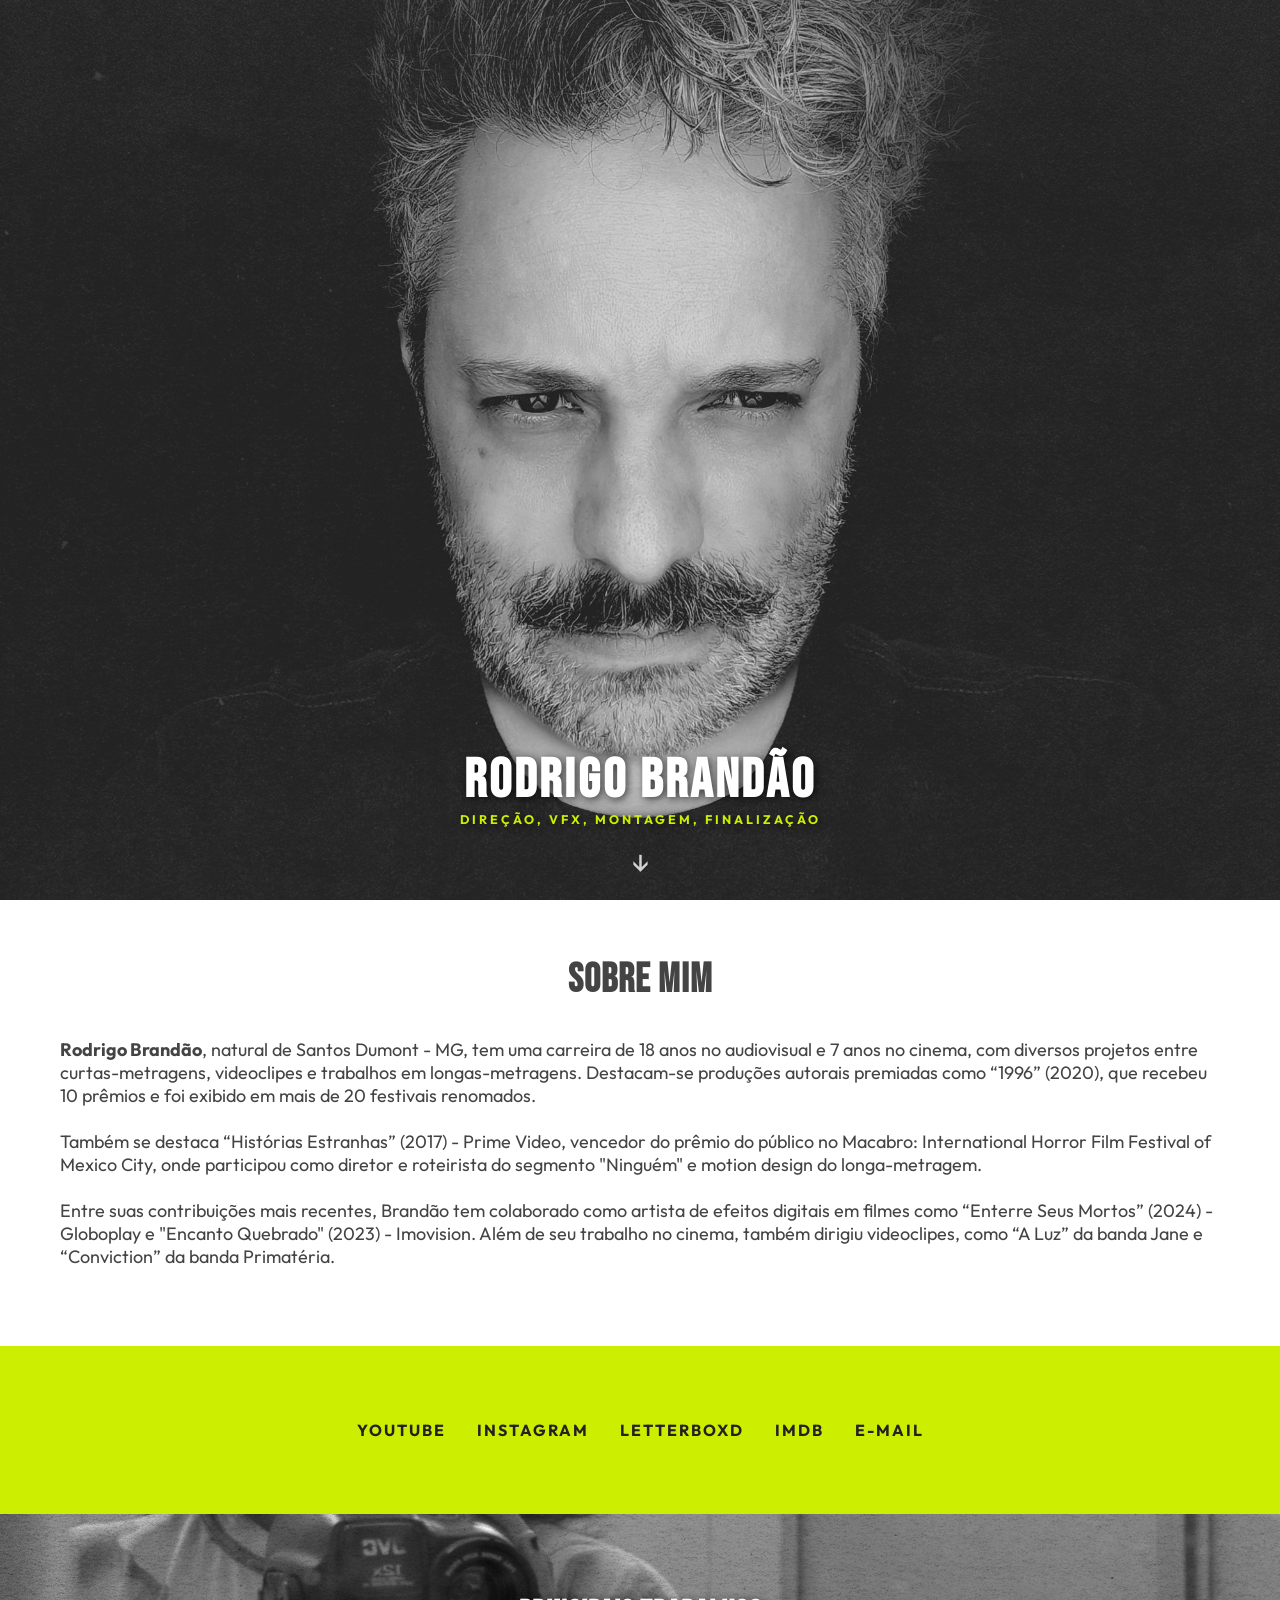
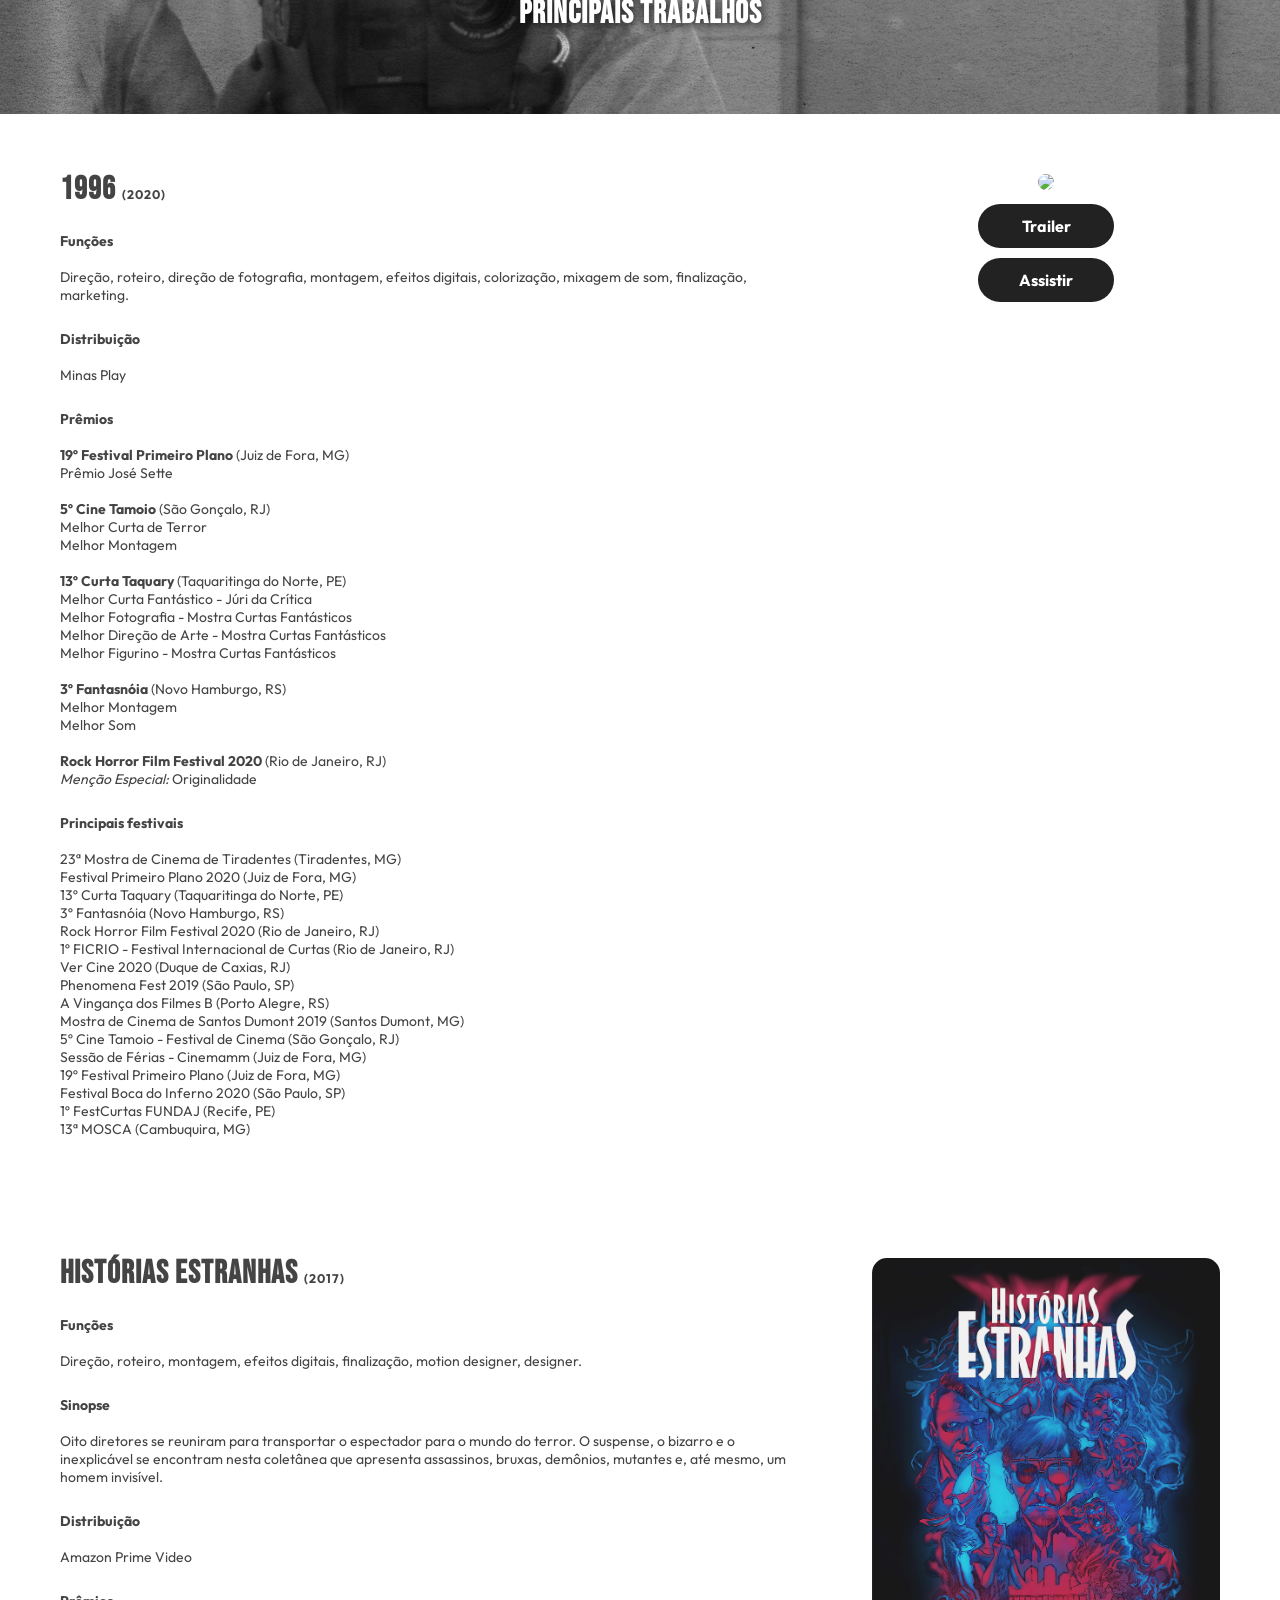
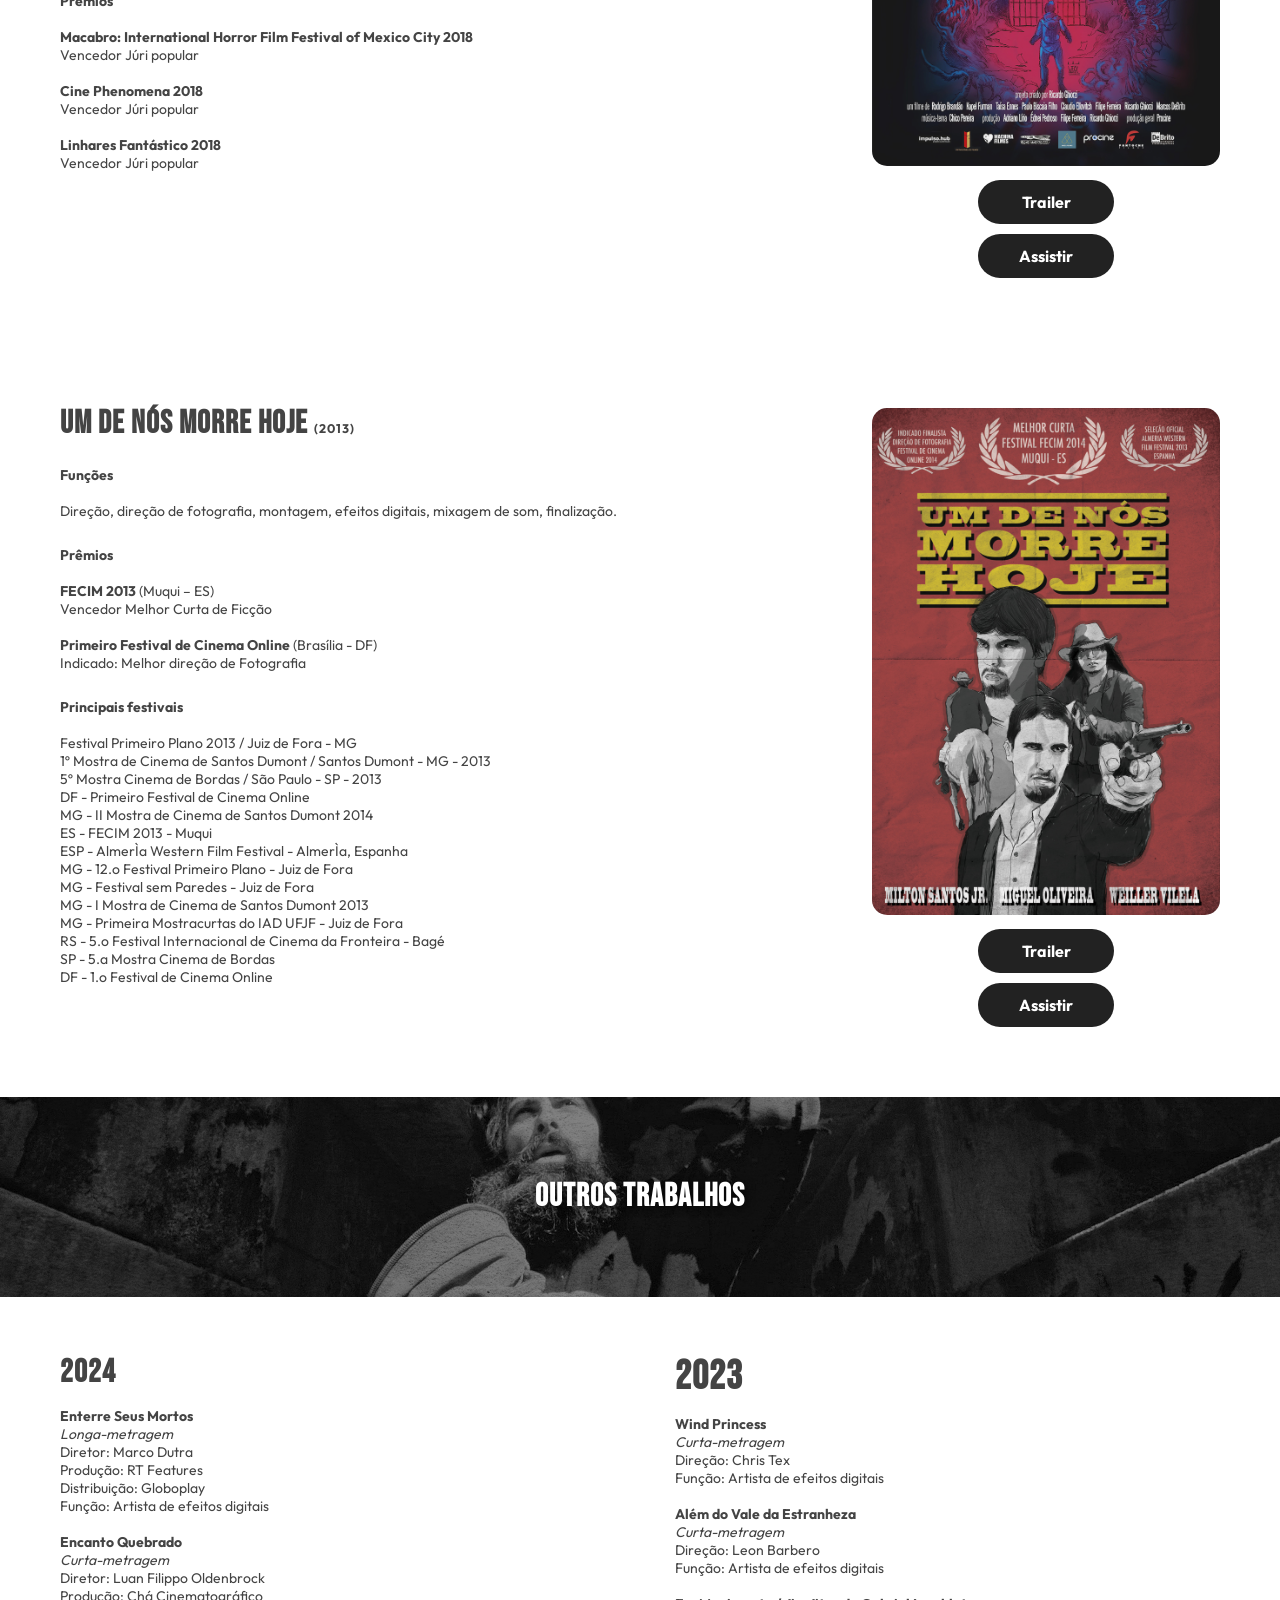
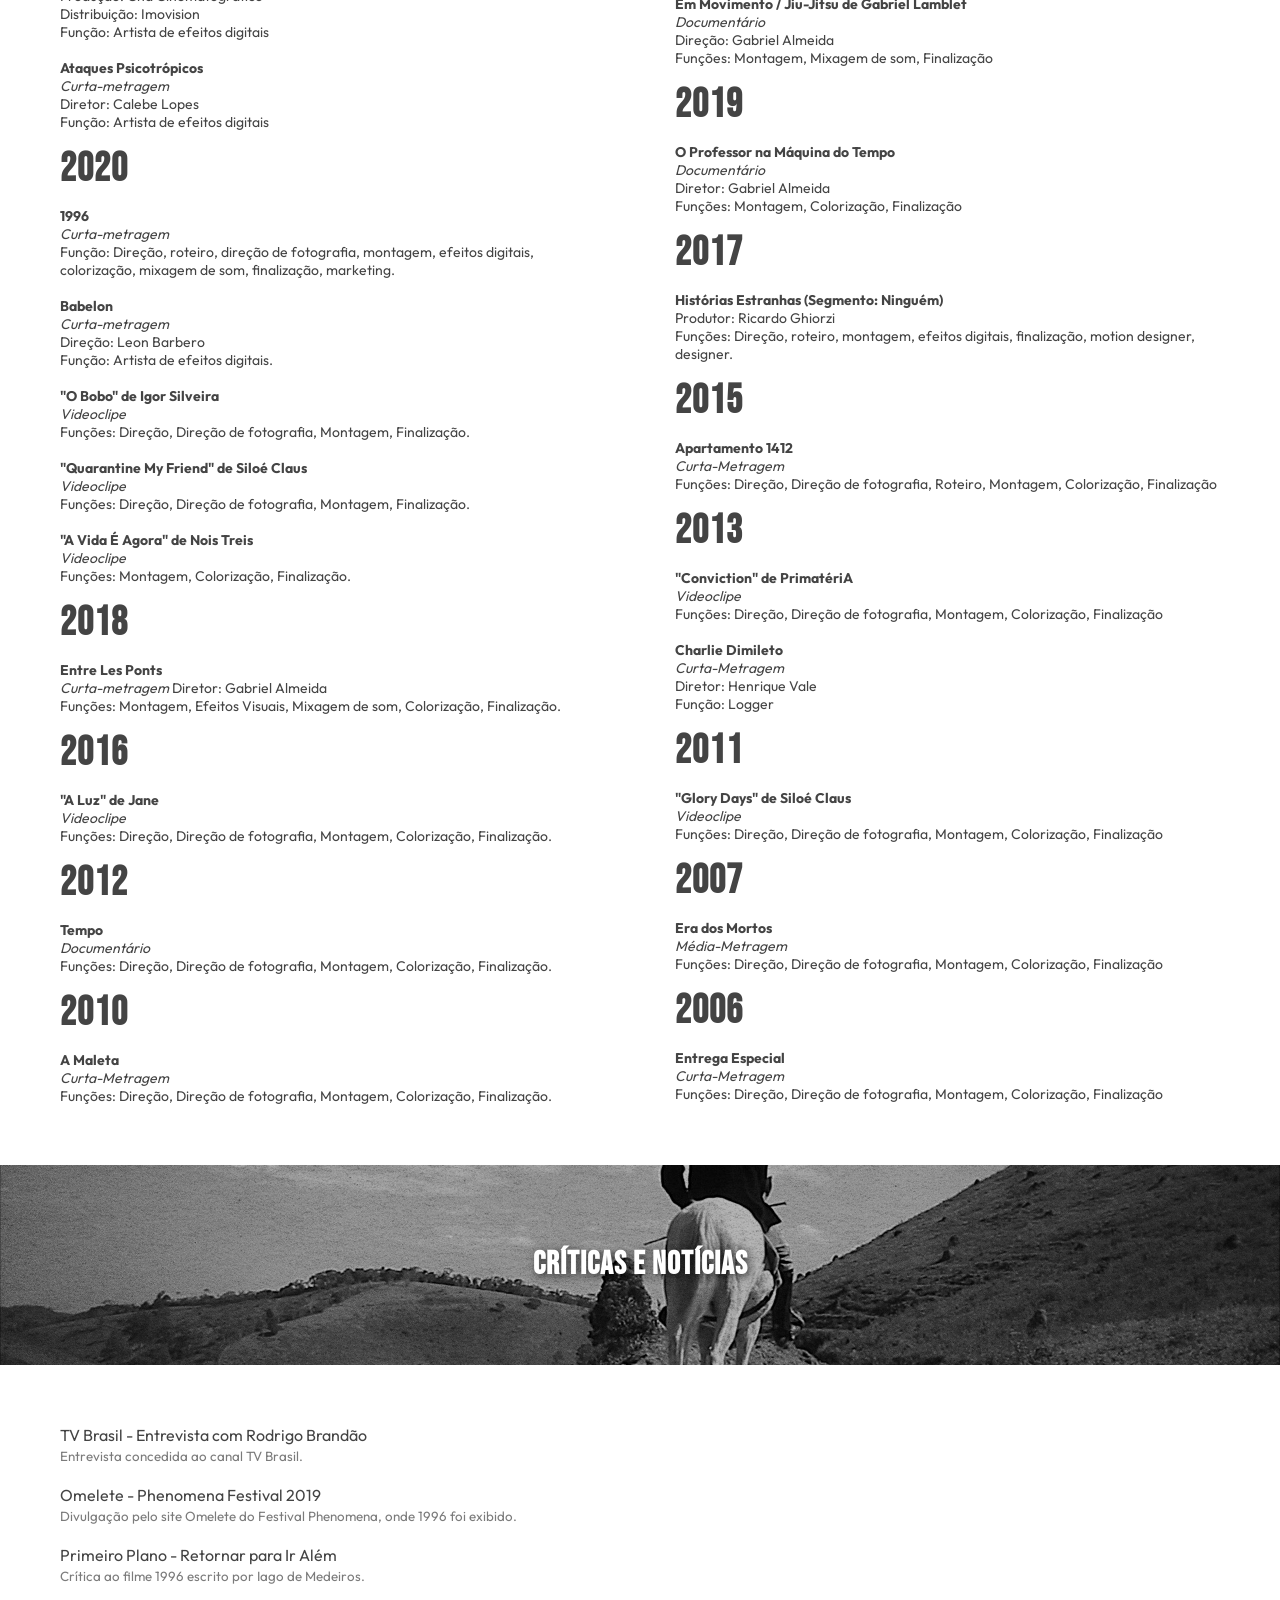
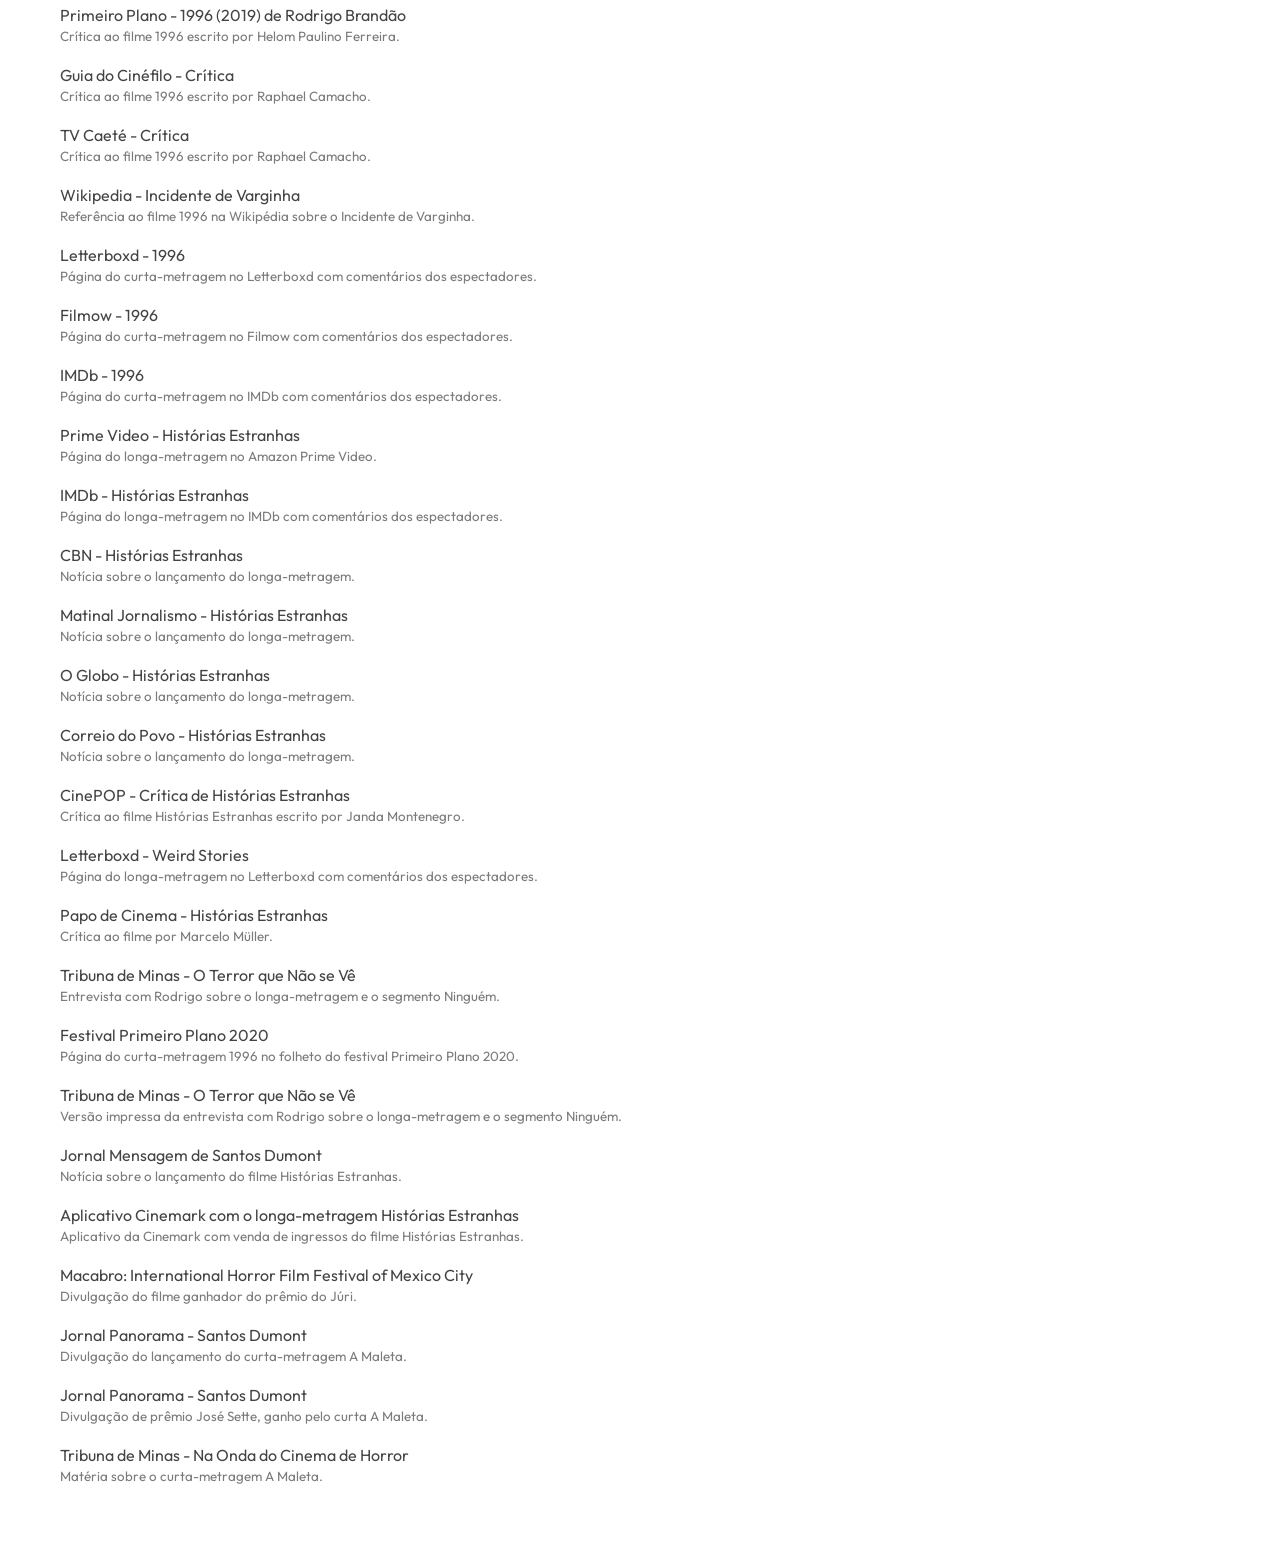
==== index.html @ 095ad350 "Initial code" ====
<!DOCTYPE html>
<html lang="pt-BR">
<head>
    <meta charset="UTF-8">
    <meta name="viewport" content="width=device-width, initial-scale=1.0">
    <title>rodrigo brandão / portifólio</title>
    <link href="https://fonts.googleapis.com/css2?family=Outfit&family=Bebas+Neue&display=swap" rel="stylesheet">
    <style>
        body {
            display: flex;
            flex-direction: column;
            align-items: center;
            font-family: 'Outfit', sans-serif;
            max-width: 100dvw;
            font-size: 16px;
            margin: 0;
            color: #444;
            padding: 0;
            background-color: #111;
        }
        .section {
            width: 100%;
            /* max-width: 960px; */
            background-color: #fff;
            text-align: center;
            padding: 0;
            margin:0;
            position: relative;
        }

        .pagebreak {
            page-break-after: always; /* or avoid, auto */
            display: block;
        }

        .parallax {
           
            background-position: center;
            background-repeat: no-repeat;
            background-size: cover;
            height: 200px;
            display: flex;
            align-items: center;
            justify-content: center;
            position: relative;
        }
        .parallax h2 {
            position: absolute;
            color: #fff;
            font-size: 2em;
            font-weight: 600;
            text-shadow: 2px 2px 8px rgba(0, 0, 0, 0.7);
        }
        .profile {
            height: 100vh;
            position: relative;
            display: flex;
            align-items: center;
            justify-content: center;
            background-position: center;
            background-size: cover;
            color: #fff;
            font-size: 1.5em;
            background-image: url('topo1.jpg');
        }
        .scroll-down {
            position: absolute;
            bottom: 20px;
            left: 50%;
            transform: translateX(-50%);
            color: #fff;
            font-size: 1.2em;
            opacity: 0.8;
            animation: bounce 2s infinite;
        }
        h2 {
            margin: 0 0 10px 0;
            line-height: 1;
        }
        h1 {
            position: absolute;
            bottom: 75px;
            left: 50%;
            transform: translateX(-50%);
            font-size: 55px;
            width: 100%;
            color: #fff;
            text-shadow: 2px 2px 8px rgba(0, 0, 0, 0.7);
            letter-spacing: 3px;
            line-height: 1;
        }
        h1,h2, h3 {
            font-family: 'Bebas Neue';
            margin:0;
            line-height: 1;
        }
        h1 strong {
            font-size: 12.5px;
            line-height: 1;
            display: block;
            margin:5px 0 0 0;
            color:#ccee00;
            font-family: 'Outfit', sans-serif;
        }
        h2 {
            letter-spacing: 1px;
            font-size: 40px;
            margin:0;
            line-height: 1;
        }
        h2 strong {
            font-size: 12.5px;
            line-height: 1;
            margin:5px 0 0 0;
            font-family: 'Outfit', sans-serif;
        }
        h3 {
            letter-spacing: 1px;
            font-size: 32px;
        }
        h3 strong {
            font-size: 12.5px;
            line-height: 1;
            margin:5px 0 0 0;
            font-family: 'Outfit', sans-serif;
        }
        h4 {
            letter-spacing: 0;
            margin:10px 0 20px 0;
            line-height: 1;
            font-size: 14px;
        }
        @keyframes bounce {
            0%, 100% { transform: translate(-50%, 0); }
            50% { transform: translate(-50%, -10px); }
        }
        .content {
            margin: auto;
            padding: 60px;
            text-align: left;
        }
        .center {
            text-align: center;
        }
        .col2 {
            display: flex;
            flex-direction: column;
            text-align: left;
            gap: 20px;
        }
        .sobre-col {
            flex: 1;
            padding: 0 50px 0 0;
            text-align: left;
        }
        .sobre-col2 {
            flex: 1;
            padding: 0 0 0 0;
            text-align: left;
        }
        .sobre-col2.max {
            max-width: 30%;
        }
        .producoes {
            display: grid;
            grid-template-columns: repeat(4, 1fr);
            gap: 15px;
        }
        .producoes img {
            width: 100%;
        }
        .contato-info {
            list-style: none;
            padding: 0;
        }
        .contato-info li {
            margin: 10px 0;
            display: flex;
            align-items: center;
            gap: 10px;
        }
        .contato-info li i {
            color: #fff;
            font-size: 1.2em;
        }
      
       
            .col2 {
                flex-direction: row;
            }
        
        small {
            opacity: 0.7;
        }
        .crono {
            font-size:14px;
        }
        .imprensa img {
            width: 100px;
        }

        .links {
            background:#ccee00;
        }
        .links a {
            color: #222;
            text-decoration: none;
            margin: 14px;
            display: inline-block;
            text-transform: uppercase;
            font-weight: bold;
            letter-spacing: 2px;
        }

        .links a:hover {
            text-decoration: underline;
        }

        .button {
            color:#fff;
            text-decoration: none;
            font-weight: bold;
            padding: 12px 18px;
            display: block;
            width: 100px;
            margin:10px auto;
            background:#222;
            border-radius: 50px;
        }

        a {
            color: #444;
            text-decoration: none;
        }
    </style>
</head>
<body>
    <div class="section profile">
        <div class="scroll-down">↓</div>
        <h1>Rodrigo Brandão<br/><strong>DIREÇÃO, VFX, MONTAGEM, FINALIZAÇÃO</strong></h1>
    </div>
    <div class="pagebreak"></div>
    <div class="section">
        <div class="content left">
            <h2 style="text-align:center">SOBRE MIM</h2><br/>
            <p style="font-size:18px">
            <strong>Rodrigo Brandão</strong>, natural de Santos Dumont - MG, tem uma carreira de 18 anos no audiovisual e 7 anos no cinema, com diversos projetos entre curtas-metragens, videoclipes e trabalhos em longas-metragens. Destacam-se produções autorais premiadas como “1996” (2020), que recebeu 10 prêmios e foi exibido em mais de 20 festivais renomados.<br/><br/>
            Também se destaca “Histórias Estranhas” (2017) - Prime Video, vencedor do prêmio do público no Macabro: International Horror Film Festival of Mexico City, onde participou como diretor e roteirista do segmento "Ninguém" e motion design do longa-metragem.<br/><br/>
            Entre suas contribuições mais recentes, Brandão tem colaborado como artista de efeitos digitais em filmes como “Enterre Seus Mortos” (2024) - Globoplay e "Encanto Quebrado" (2023) - Imovision. Além de seu trabalho no cinema, também dirigiu videoclipes, como “A Luz” da banda Jane e “Conviction” da banda Primatéria.
        </p>
    </div>
    </div>
    <div class="section links">
        <div class="content center">
            <a href="https://www.youtube.com/@rdrgbrnd" target="_blank">Youtube</a>
            <a href="https://instagram.com/rdrgbrnd" targer="_blank">Instagram</a>
            <a href="https://letterboxd.com/director/rodrigo-brandao/" target="_blank">Letterboxd</a> 
            <a href="https://www.imdb.com/name/nm7900941/" target="_blank">IMDb</a>
            <a href="mailto:rodrigo.brandao.contato@gmail.com" target="_blank">E-mail</a>
        </div>
    </div>
    <div class="pagebreak"></div>
    <div class="section">
        <div class="parallax" style="background-image: url('bg3.jpg');">
            <h2>Principais trabalhos</h2>
        </div>
        <div class="content col2">
            <div class="sobre-col" style="font-size:14px">
                <h3>1996 <strong>(2020)</strong></h3><br/>
                <h4>Funções</h4>
                Direção, roteiro, direção de fotografia, montagem, efeitos digitais, colorização, mixagem de som, finalização, marketing.<br><br>
                <h4>Distribuição</h4>
                Minas Play<br/><br/>
                <h4>Prêmios</h4>
                <strong>19º Festival Primeiro Plano</strong> (Juiz de Fora, MG)<br>
                Prêmio José Sette<br><br>
                <strong>5º Cine Tamoio</strong> (São Gonçalo, RJ)<br>
                Melhor Curta de Terror<br>
                Melhor Montagem<br><br>
                <strong>13º Curta Taquary</strong> (Taquaritinga do Norte, PE)<br>
                Melhor Curta Fantástico - Júri da Crítica<br>
                Melhor Fotografia - Mostra Curtas Fantásticos<br>
                Melhor Direção de Arte - Mostra Curtas Fantásticos<br>
                Melhor Figurino - Mostra Curtas Fantásticos<br><br>
                <strong>3º Fantasnóia</strong> (Novo Hamburgo, RS)<br>
                Melhor Montagem<br>
                Melhor Som<br><br>
                <strong>Rock Horror Film Festival 2020</strong> (Rio de Janeiro, RJ)<br>
                <i>Menção Especial:</i> Originalidade<br><br>
                <h4>Principais festivais</h4>
                23ª Mostra de Cinema de Tiradentes (Tiradentes, MG)<br>
                Festival Primeiro Plano 2020 (Juiz de Fora, MG)<br>
                13º Curta Taquary (Taquaritinga do Norte, PE)<br>
                3º Fantasnóia (Novo Hamburgo, RS)<br>
                Rock Horror Film Festival 2020 (Rio de Janeiro, RJ)<br>
                1º FICRIO - Festival Internacional de Curtas (Rio de Janeiro, RJ)<br>
                Ver Cine 2020 (Duque de Caxias, RJ)<br>
                Phenomena Fest 2019 (São Paulo, SP)<br>
                A Vingança dos Filmes B (Porto Alegre, RS)<br>
                Mostra de Cinema de Santos Dumont 2019 (Santos Dumont, MG)<br>
                5º Cine Tamoio - Festival de Cinema (São Gonçalo, RJ)<br>
                Sessão de Férias - Cinemamm (Juiz de Fora, MG)<br>
                19º Festival Primeiro Plano (Juiz de Fora, MG)<br>
                Festival Boca do Inferno 2020 (São Paulo, SP)<br>
                1º FestCurtas FUNDAJ (Recife, PE)<br>
                13ª MOSCA (Cambuquira, MG)<br>
            </div>
            <div class="sobre-col2 max" style="text-align:center">
                <img src="cartaz_1996.png" width="100%" style="border-radius:15px"/>
                <a href="https://www.youtube.com/watch?v=d5pr9poIx7A" target="_blank" class="button">Trailer</a>
                <a href="https://minasplay.com/video/1752/1996/" target="_blank" class="button">Assistir</a>
            </div>
        </div>
        <div class="pagebreak"></div>
        <div class="content col2">
            <div class="sobre-col" style="font-size:14px" >
                <h3>Histórias Estranhas <strong>(2017)</strong></h3><br/>
                <h4>Funções</h4>
                Direção, roteiro, montagem, efeitos digitais, finalização, motion designer, designer.<br><br>
                <h4>Sinopse</h4>
                Oito diretores se reuniram para transportar o espectador para o mundo do terror. O suspense, o bizarro e o inexplicável se encontram nesta coletânea que apresenta assassinos, bruxas, demônios, mutantes e, até mesmo, um homem invisível.<br><br>
                <h4>Distribuição</h4>
                Amazon Prime Video<br><br>
                <h4>Prêmios</h4>
                <strong>Macabro: International Horror Film Festival of Mexico City 2018</strong><br>
                Vencedor Júri popular<br><br>
                <strong>Cine Phenomena 2018</strong><br>
                Vencedor Júri popular<br><br>
                <strong>Linhares Fantástico 2018</strong><br>
                Vencedor Júri popular<br>
            </div>
            <div class="sobre-col2 max" style="text-align:center">
                <img src="he.jpg" width="100%" style="border-radius:15px"/>
                <a href="https://www.youtube.com/watch?v=fh1wmKBrhiE" target="_blank" class="button">Trailer</a>
                <a href="https://www.primevideo.com/dp/amzn1.dv.gti.2d394266-2acb-44e7-87db-0be1f8a7c3d8?autoplay=0&ref_=atv_cf_strg_wb" target="_blank" class="button">Assistir</a>
            </div>
        </div>
        <div class="pagebreak"></div>
        <div class="content col2">
            <div class="sobre-col" style="font-size:14px">
                <h3>Um de nós morre Hoje <strong>(2013)</strong></h3><br/>
                <h4>Funções</h4>
                Direção, direção de fotografia, montagem, efeitos digitais, mixagem de som, finalização.<br/><br/>
                <h4>Prêmios</h4>
                <strong>FECIM 2013</strong> (Muqui – ES)<br/>
                Vencedor Melhor Curta de Ficção<br/><br/>
                <strong>Primeiro Festival de Cinema Online</strong> (Brasília - DF)<br/>
                Indicado: Melhor direção de Fotografia<br/><br/>
                <h4>Principais festivais</h4>
                Festival Primeiro Plano 2013 / Juiz de Fora - MG<br/>
                1º Mostra de Cinema de Santos Dumont / Santos Dumont - MG - 2013<br/>
                5º Mostra Cinema de Bordas / São Paulo - SP - 2013<br/>
                DF - Primeiro Festival de Cinema Online<br/>
                MG - II Mostra de Cinema de Santos Dumont 2014<br/>
                ES - FECIM 2013 - Muqui<br/>
                ESP - AlmerÌa Western Film Festival - AlmerÌa, Espanha<br/>
                MG - 12.o Festival Primeiro Plano - Juiz de Fora <br/>
                MG - Festival sem Paredes - Juiz de Fora  <br/>
                MG - I Mostra de Cinema de Santos Dumont 2013<br/>
                MG - Primeira Mostracurtas do IAD UFJF - Juiz de Fora<br/>
                RS - 5.o Festival Internacional de Cinema da Fronteira - Bagé <br/>
                SP - 5.a Mostra Cinema de Bordas<br/>
                DF - 1.o Festival de Cinema Online<br/>
                </div>
                <div class="sobre-col2 max" style="text-align:center">
                    <img src="udmh.jpg" width="100%" style="border-radius:15px"/>
                    <a href="https://www.youtube.com/watch?v=NZeF4tSVyNE" target="_blank" class="button">Trailer</a>
                    <a href="https://www.youtube.com/watch?v=zP8Lsz8TG60" target="_blank" class="button">Assistir</a>
                </div>
            </div> 
        </div>
        <div class="pagebreak"></div>
            <div class="section">
                <div class="parallax" style="background-image: url('bg1.jpg');">
                    <h2>Outros trabalhos</h2>
                </div>
                <div class="content col2">
                    <div class="sobre-col" style="font-size:14px">
                        <h3>2024</h3>
                        <br/>
                        <strong>Enterre Seus Mortos</strong><br/>
                        <i>Longa-metragem</i><br/>
                        Diretor: Marco Dutra<br/>
                        Produção: RT Features<br/>
                        Distribuição: Globoplay<br/>
                        Função: Artista de efeitos digitais<br/>
                        <br/>
                        <strong>Encanto Quebrado</strong><br/>
                        <i>Curta-metragem</i><br/>
                        Diretor: Luan Filippo Oldenbrock<br/>
                        Produção: Chá Cinematográfico<br/>
                        Distribuição: Imovision<br/>
                        Função: Artista de efeitos digitais<br/>
                        <br/>
                        <strong>Ataques Psicotrópicos</strong><br/>
                        <i>Curta-metragem</i><br/>
                        Diretor: Calebe Lopes<br/>
                        Função: Artista de efeitos digitais<br/>
                        <br/>
                        <h2>2020</h2><br/>
                        <strong>1996</strong><br/>
                        <i>Curta-metragem</i><br/>
                        Função: Direção, roteiro, direção de fotografia, montagem, efeitos digitais, colorização, mixagem de som, finalização, marketing.<br/>
                        <br/>
                        <strong>Babelon</strong><br/>
                        <i>Curta-metragem</i><br/>
                        Direção: Leon Barbero<br/>
                        Função: Artista de efeitos digitais.<br/>
                        <br/>
                        <strong>"O Bobo" de Igor Silveira</strong><br/>
                        <i>Videoclipe</i><br/>
                        Funções: Direção, Direção de fotografia, Montagem, Finalização.<br/>
                        <br/>
                        <strong>"Quarantine My Friend" de Siloé Claus</strong><br/>
                        <i>Videoclipe</i><br/>
                        Funções: Direção, Direção de fotografia, Montagem, Finalização.<br/>
                        <br/>
                        <strong>"A Vida É Agora" de Nois Treis</strong><br/>
                        <i>Videoclipe</i><br/>
                        Funções: Montagem, Colorização, Finalização.<br/>
                        <br/>
                        <h2>2018</h2><br/>
                        <strong>Entre Les Ponts</strong><br/>
                        <i>Curta-metragem</i>
                        Diretor: Gabriel Almeida<br/>
                        Funções: Montagem, Efeitos Visuais, Mixagem de som, Colorização, Finalização.<br/>
                        <br/>
                        <h2>2016</h2><br/>
                        <strong>"A Luz" de Jane</strong><br/>
                        <i>Videoclipe</i><br/>
                        Funções: Direção, Direção de fotografia, Montagem, Colorização, Finalização.<br/>
                        <br/>
                        <h2>2012</h2><br/>
                        <strong>Tempo</strong><br/><i>Documentário</i><br/>
                        Funções: Direção, Direção de fotografia, Montagem, Colorização, Finalização.<br/>
                        <br/>
                        <h2>2010</h2><br/>
                        <strong>A Maleta</strong><br/>  
                        <i>Curta-Metragem</i><br/>
                        Funções: Direção, Direção de fotografia, Montagem, Colorização, Finalização.<br/>
                    </div>
                    <div class="sobre-col2" style="font-size:14px">
                        <h2>2023</h2>
                        <br/>
                        <strong>Wind Princess</strong><br/>
                        <i>Curta-metragem</i><br/>
                        Direção: Chris Tex<br/>
                        Função: Artista de efeitos digitais<br/>
                        <br/>
                        <strong>Além do Vale da Estranheza</strong><br/>
                        <i>Curta-metragem</i><br/>
                        Direção: Leon Barbero<br/>
                        Função: Artista de efeitos digitais<br/><br/>
                        <strong>Em Movimento / Jiu-Jitsu de Gabriel Lamblet</strong><br/>
                        <i>Documentário</i><br/>
                        Direção: Gabriel Almeida<br/>
                        Funções: Montagem, Mixagem de som, Finalização<br/>
                        <br/>
                        <h2>2019</h2><br/>
                        <strong>O Professor na Máquina do Tempo</strong><br/>
                        <i>Documentário</i><br/>
                        Diretor: Gabriel Almeida<br/>
                        Funções: Montagem, Colorização, Finalização<br/>
                        <br/>
                        <h2>2017</h2>
                        <br/>
                        <strong>Histórias Estranhas (Segmento: Ninguém)</strong><br/>
                        Produtor: Ricardo Ghiorzi<br/>
                        Funções: Direção, roteiro, montagem, efeitos digitais, finalização, motion designer, designer.<br/>
                        <br/>
                        <h2>2015</h2><br/>
                        <strong>Apartamento 1412</strong><br/>
                        <i>Curta-Metragem</i><br/>
                        Funções: Direção, Direção de fotografia, Roteiro, Montagem, Colorização, Finalização<br/>
                        <br/>
                        <h2>2013</h2><br/>
                        <strong>"Conviction" de PrimatériA</strong><br/>
                        <i>Videoclipe</i><br/>
                        Funções: Direção, Direção de fotografia, Montagem, Colorização, Finalização<br/>
                        <br/>
                        <strong>Charlie Dimileto</strong><br/>
                        <i>Curta-Metragem</i><br/>
                        Diretor: Henrique Vale<br/>
                        Função: Logger<br/>
                        <br/>
                        <h2>2011</h2><br/>
                        <strong>"Glory Days" de Siloé Claus</strong><br/>
                        <i>Videoclipe</i><br/>
                        Funções: Direção, Direção de fotografia, Montagem, Colorização, Finalização<br/>
                        <br/>
                        <h2>2007</h2><br/>
                        <strong>Era dos Mortos</strong><br/>
                        <i>Média-Metragem</i><br/>
                        Funções: Direção, Direção de fotografia, Montagem, Colorização, Finalização<br/>
                        <br/>
                        <h2>2006</h2><br/>
                        <strong>Entrega Especial</strong><br/><i>Curta-Metragem</i><br/>
                        Funções: Direção, Direção de fotografia, Montagem, Colorização, Finalização<br/>
                    </div>
                </div>
            </div>
        </div>
    </div>
    <div class="pagebreak"></div>
    <div class="section">
        <div class="parallax" style="background-image: url('bg2.jpg');">
            <h2>Críticas e Notícias</h2>
        </div>
        <div class="content">
            <div class="imprensa">

                <a href="https://tvbrasil.ebc.com.br/curta-em-cena/2017/08/diretor-rodrigo-brandao-reforca-importancia-dos-festivais-de-cinema" target="_blank">TV Brasil - Entrevista com Rodrigo Brandão</a><br/>
<small>Entrevista concedida ao canal TV Brasil.</small><br/><br/>
              
<a href="https://www.omelete.com.br/terror/phenomena-festival-2019-filmes#9" target="_blank">Omelete - Phenomena Festival 2019</a><br>
<small>Divulgação pelo site Omelete do Festival Phenomena, onde 1996 foi exibido.</small><br/><br/>

<a href="http://primeiroplano.art.br/2020/retornar-para-ir-alem/" target="_blank">Primeiro Plano - Retornar para Ir Além</a><br>
<small>Crítica ao filme 1996 escrito por Iago de Medeiros.</small><br/><br/>

<a href="http://primeiroplano.art.br/2020/1996-2019-de-rodrigo-brandao/" target="_blank">Primeiro Plano - 1996 (2019) de Rodrigo Brandão</a><br>
<small>Crítica ao filme 1996 escrito por Helom Paulino Ferreira.</small><br/><br/>

<a href="http://guiadocinefilo.blogspot.com/2020/09/critica-do-filme-1996.html" target="_blank">Guia do Cinéfilo - Crítica</a><br>
<small>Crítica ao filme 1996 escrito por Raphael Camacho.</small><br/><br/>

<a href="https://www.tvcaete.com.br/noticia/1887/critica-do-filme-1996-" target="_blank">TV Caeté - Crítica</a><br>
<small>Crítica ao filme 1996 escrito por Raphael Camacho.</small><br/><br/>

<a href="https://pt.wikipedia.org/wiki/Incidente_de_Varginha" target="_blank">Wikipedia - Incidente de Varginha</a><br>
<small>Referência ao filme 1996 na Wikipédia sobre o Incidente de Varginha.</small><br/><br/>

<a href="https://letterboxd.com/film/1996/" target="_blank">Letterboxd - 1996</a><br>
<small>Página do curta-metragem no Letterboxd com comentários dos espectadores.</small><br/><br/>

<a href="https://filmow.com/1996-t296521/" target="_blank">Filmow - 1996</a><br>
<small>Página do curta-metragem no Filmow com comentários dos espectadores.</small><br/><br/>

<a href="https://www.imdb.com/title/tt29733130/?ref_=nm_flmg_knf_c_1" target="_blank">IMDb - 1996</a><br>
<small>Página do curta-metragem no IMDb com comentários dos espectadores.</small><br/><br/>

<a href="https://www.primevideo.com/detail/Hist%C3%B3rias-Estranhas/0HTZSE3HUOKSVTYEBH287YRY6W" target="_blank">Prime Video - Histórias Estranhas</a><br>
<small>Página do longa-metragem no Amazon Prime Video.</small><br/><br/>

<a href="https://www.imdb.com/title/tt7690900/?ref_=nv_sr_srsg_0_tt_8_nm_0_in_0_q_historias%2520estranhas" target="_blank">IMDb - Histórias Estranhas</a><br>
<small>Página do longa-metragem no IMDb com comentários dos espectadores.</small><br/><br/>

<a href="https://cbn.globoradio.globo.com/media/audio/262260/historias-estranhas-e-uma-coletanea-de-curtas-metr.htm" target="_blank">CBN - Histórias Estranhas</a><br>
<small>Notícia sobre o lançamento do longa-metragem.</small><br/><br/>

<a href="https://www.matinaljornalismo.com.br/rogerlerina/cinema/historias-estranhas-reune-narrativas-de-terror-e-fantastico/" target="_blank">Matinal Jornalismo - Histórias Estranhas</a><br>
<small>Notícia sobre o lançamento do longa-metragem.</small><br/><br/>

<a href="https://oglobo.globo.com/rioshow/historias-estranhas-reune-curtas-brasileiros-de-terror-23696326" target="_blank">O Globo - Histórias Estranhas</a><br>
<small>Notícia sobre o lançamento do longa-metragem.</small><br/><br/>

<a href="https://www.correiodopovo.com.br/arteagenda/filme-hist%C3%B3rias-estranhas-exibe-oito-narrativas-sobrenaturais-em-porto-alegre-1.340643" target="_blank">Correio do Povo - Histórias Estranhas</a><br>
<small>Notícia sobre o lançamento do longa-metragem.</small><br/><br/>

<a href="https://cinepop.com.br/critica-historias-estranhas-nova-geracao-do-terror-brasileiro-212430/" target="_blank">CinePOP - Crítica de Histórias Estranhas</a><br>
<small>Crítica ao filme Histórias Estranhas escrito por Janda Montenegro.</small><br/><br/>

<a href="https://letterboxd.com/film/weird-stories/" target="_blank">Letterboxd - Weird Stories</a><br>
<small>Página do longa-metragem no Letterboxd com comentários dos espectadores.</small><br/><br/>

<a href="https://www.papodecinema.com.br/filmes/historias-estranhas/" target="_blank">Papo de Cinema - Histórias Estranhas</a><br>
<small>Crítica ao filme por Marcelo Müller.</small><br/><br/>

<a href="https://tribunademinas.com.br/noticias/cultura/20-04-2017/o-terror-que-nao-se-ve.html" target="_blank">Tribuna de Minas - O Terror que Não se Vê</a><br>
<small>Entrevista com Rodrigo sobre o longa-metragem e o segmento Ninguém.</small><br/><br/>

<a href="print_1.jpg" target="_blank">Festival Primeiro Plano 2020</a><br>
<small>Página do curta-metragem 1996 no folheto do festival Primeiro Plano 2020.</small><br/><br/>

<a href="print_4.jpg" target="_blank">Tribuna de Minas - O Terror que Não se Vê</a><br>
<small>Versão impressa da entrevista com Rodrigo sobre o longa-metragem e o segmento Ninguém.</small><br/><br/>


<a href="print_5.jpg" target="_blank">Jornal Mensagem de Santos Dumont</a><br>
<small>Notícia sobre o lançamento do filme Histórias Estranhas.</small><br/><br/>


<a href="print_8.jpg" target="_blank">Aplicativo Cinemark com o longa-metragem Histórias Estranhas</a><br>
<small>Aplicativo da Cinemark com venda de ingressos do filme Histórias Estranhas.</small><br/><br/>

<a href="print_9.jpg" target="_blank">Macabro: International Horror Film Festival of Mexico City</a><br>
<small>Divulgação do filme ganhador do prêmio do Júri.</small><br/><br/>

<a href="print_10.jpg" target="_blank">Jornal Panorama - Santos Dumont</a><br>
<small>Divulgação do lançamento do curta-metragem A Maleta.</small><br/><br/>

<a href="print_11.jpg" target="_blank">Jornal Panorama - Santos Dumont</a><br>
<small>Divulgação de prêmio José Sette, ganho pelo curta A Maleta.</small><br/><br/>

<a href="print_12.jpg" target="_blank">Tribuna de Minas - Na Onda do Cinema de Horror</a><br>
<small>Matéria sobre o curta-metragem A Maleta.</small><br/><br/>
            </div>
        </div>
    </div>
</body>
</html>
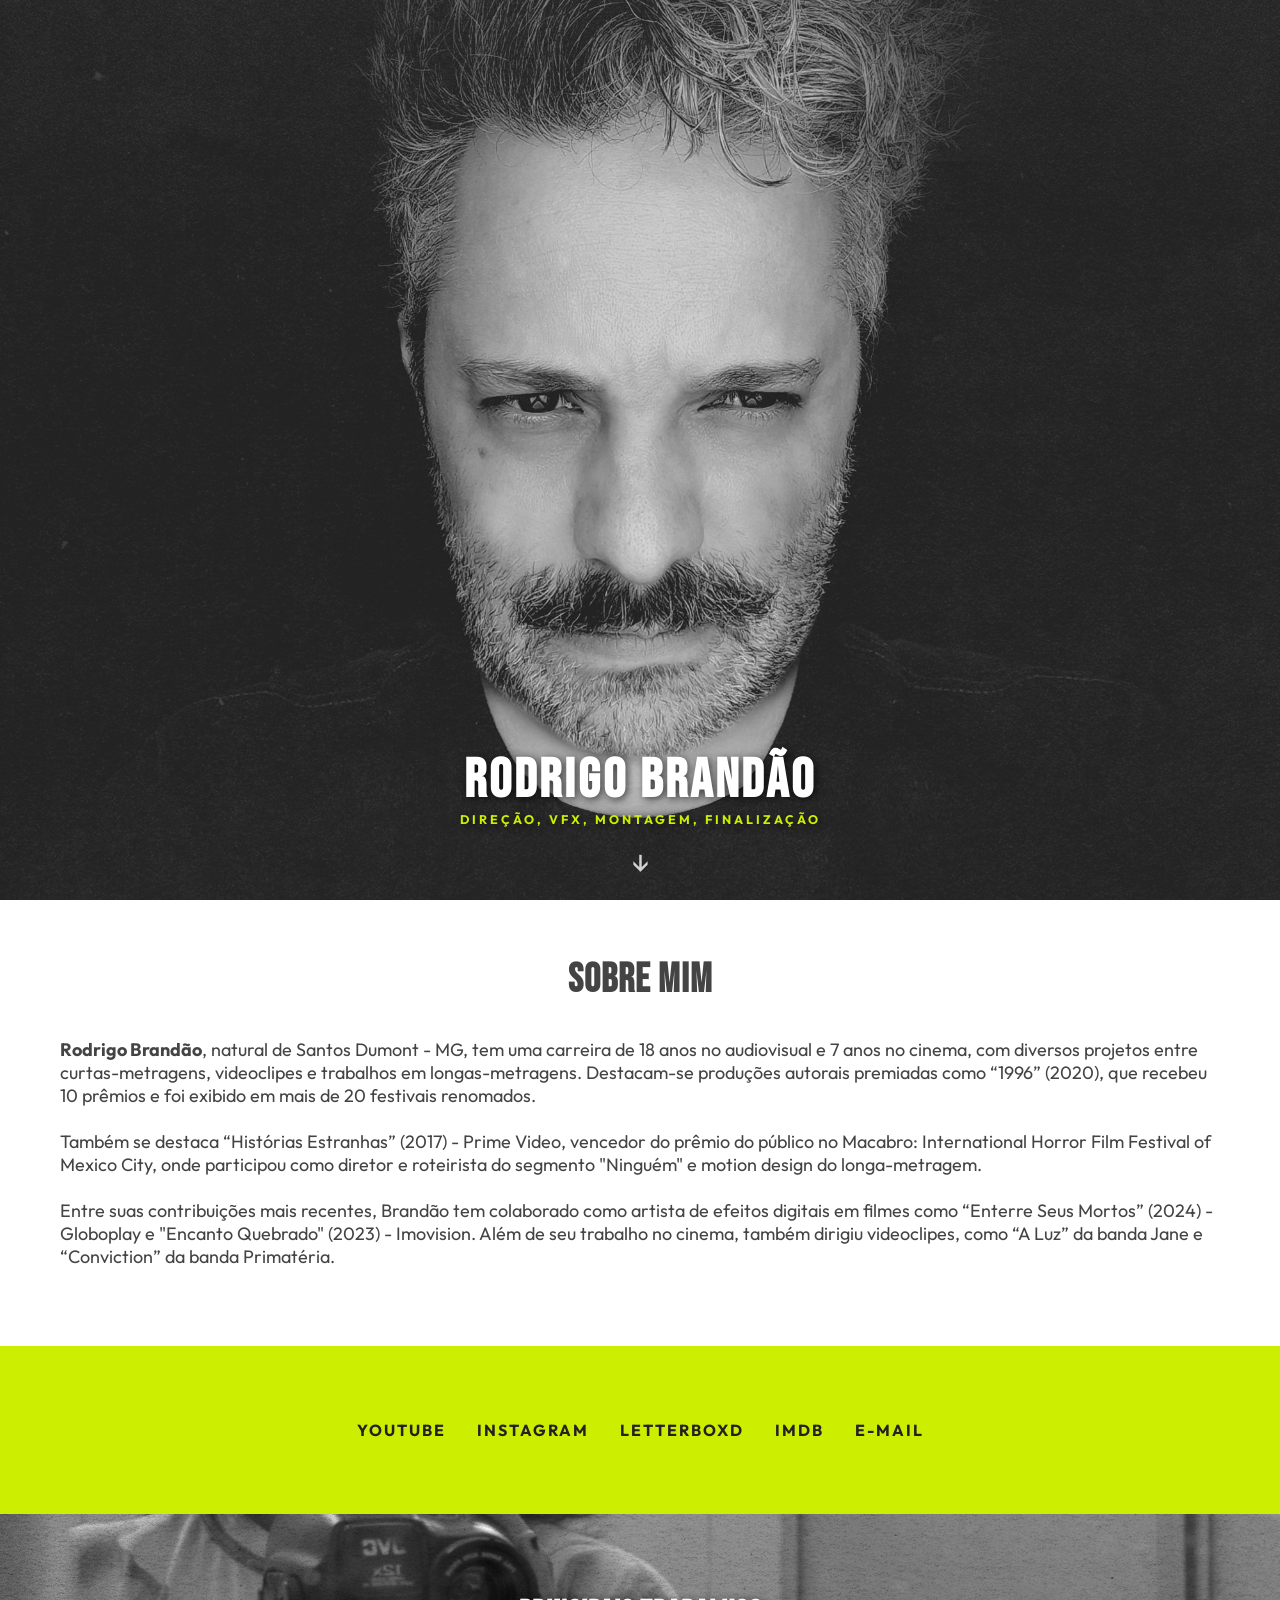
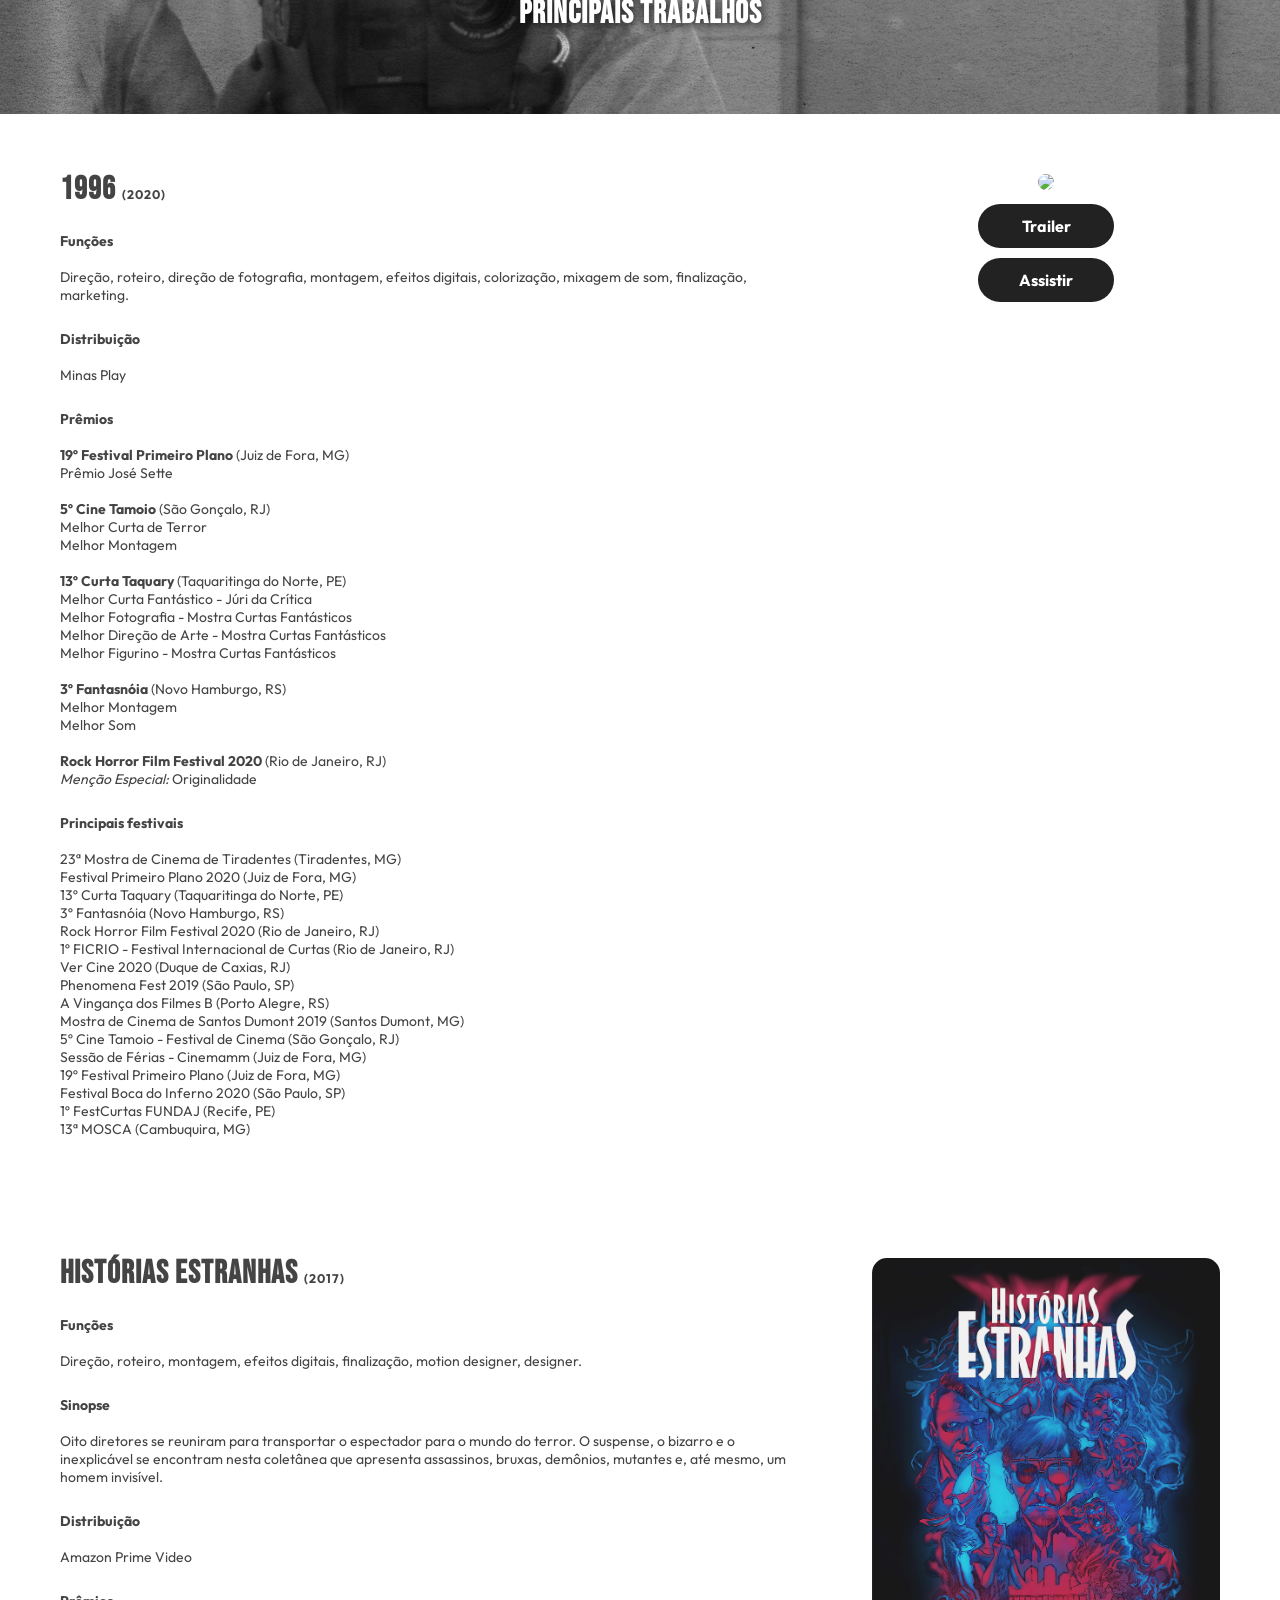
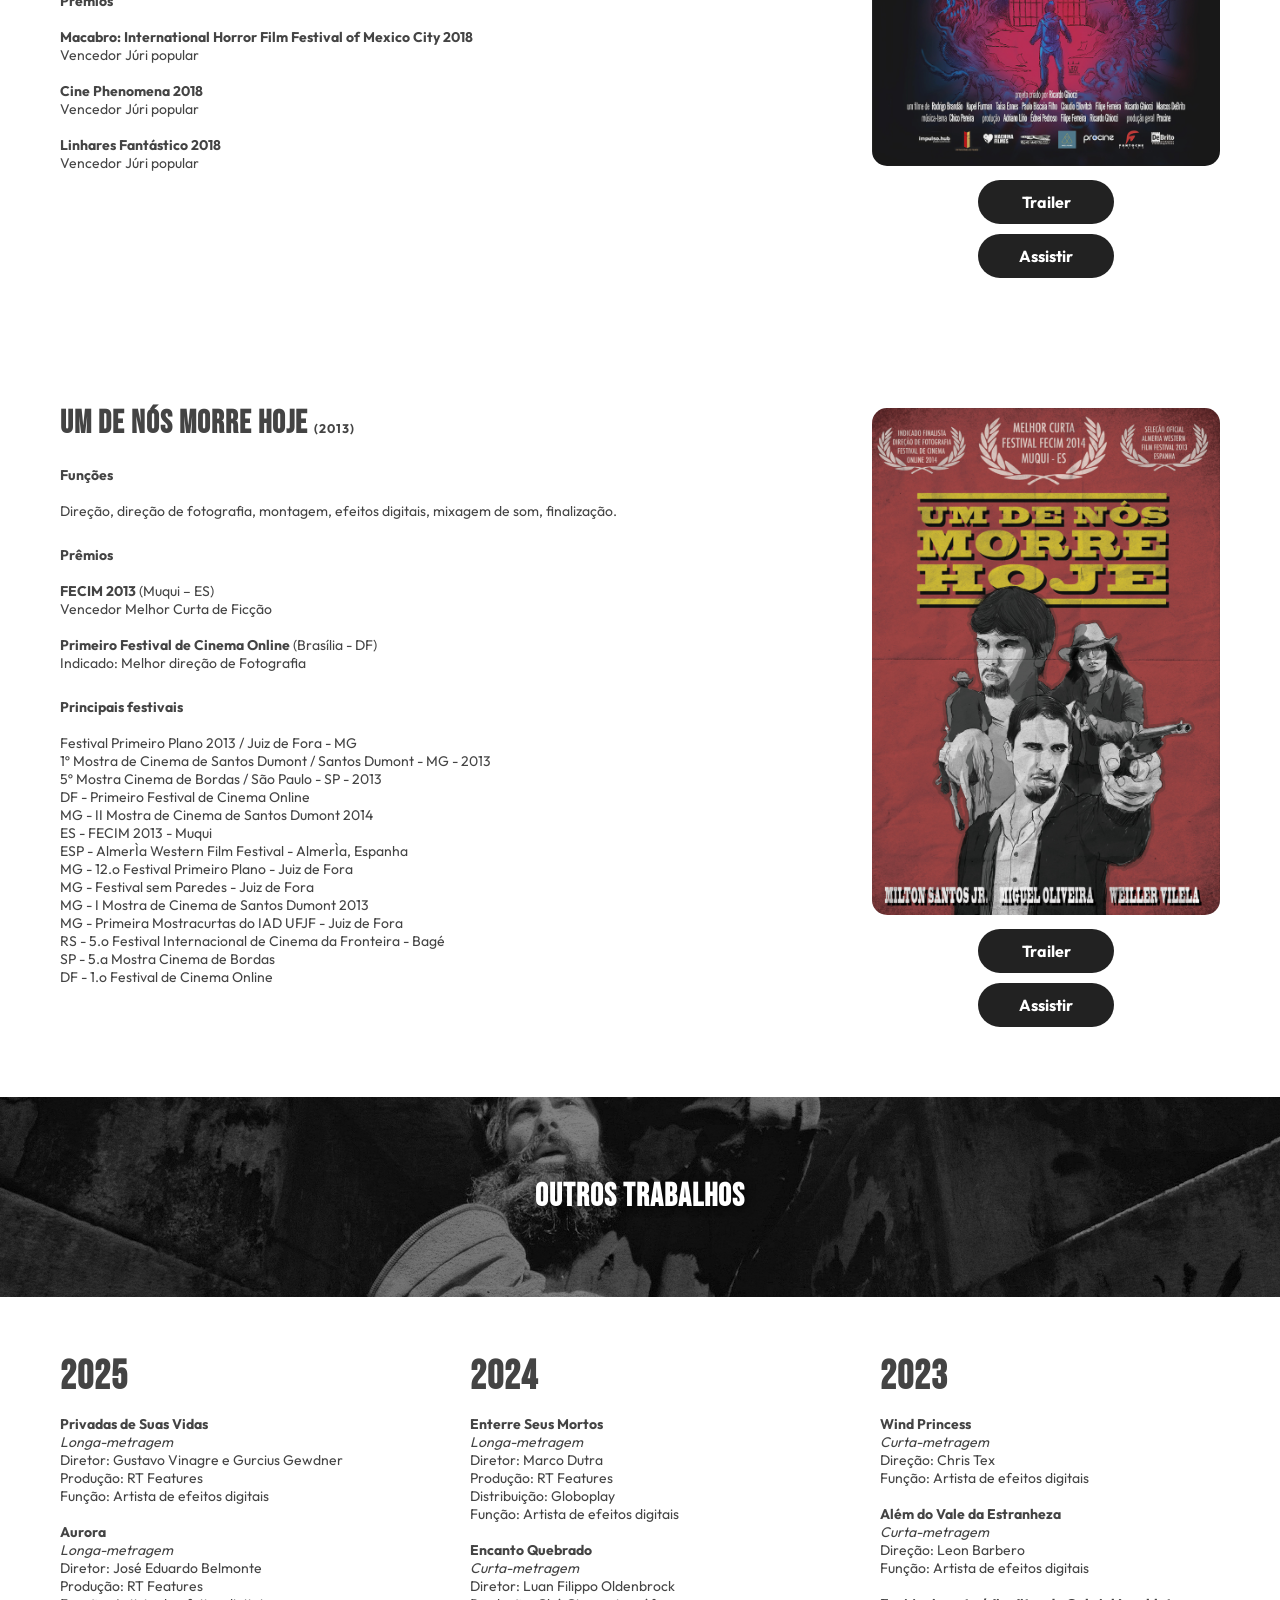
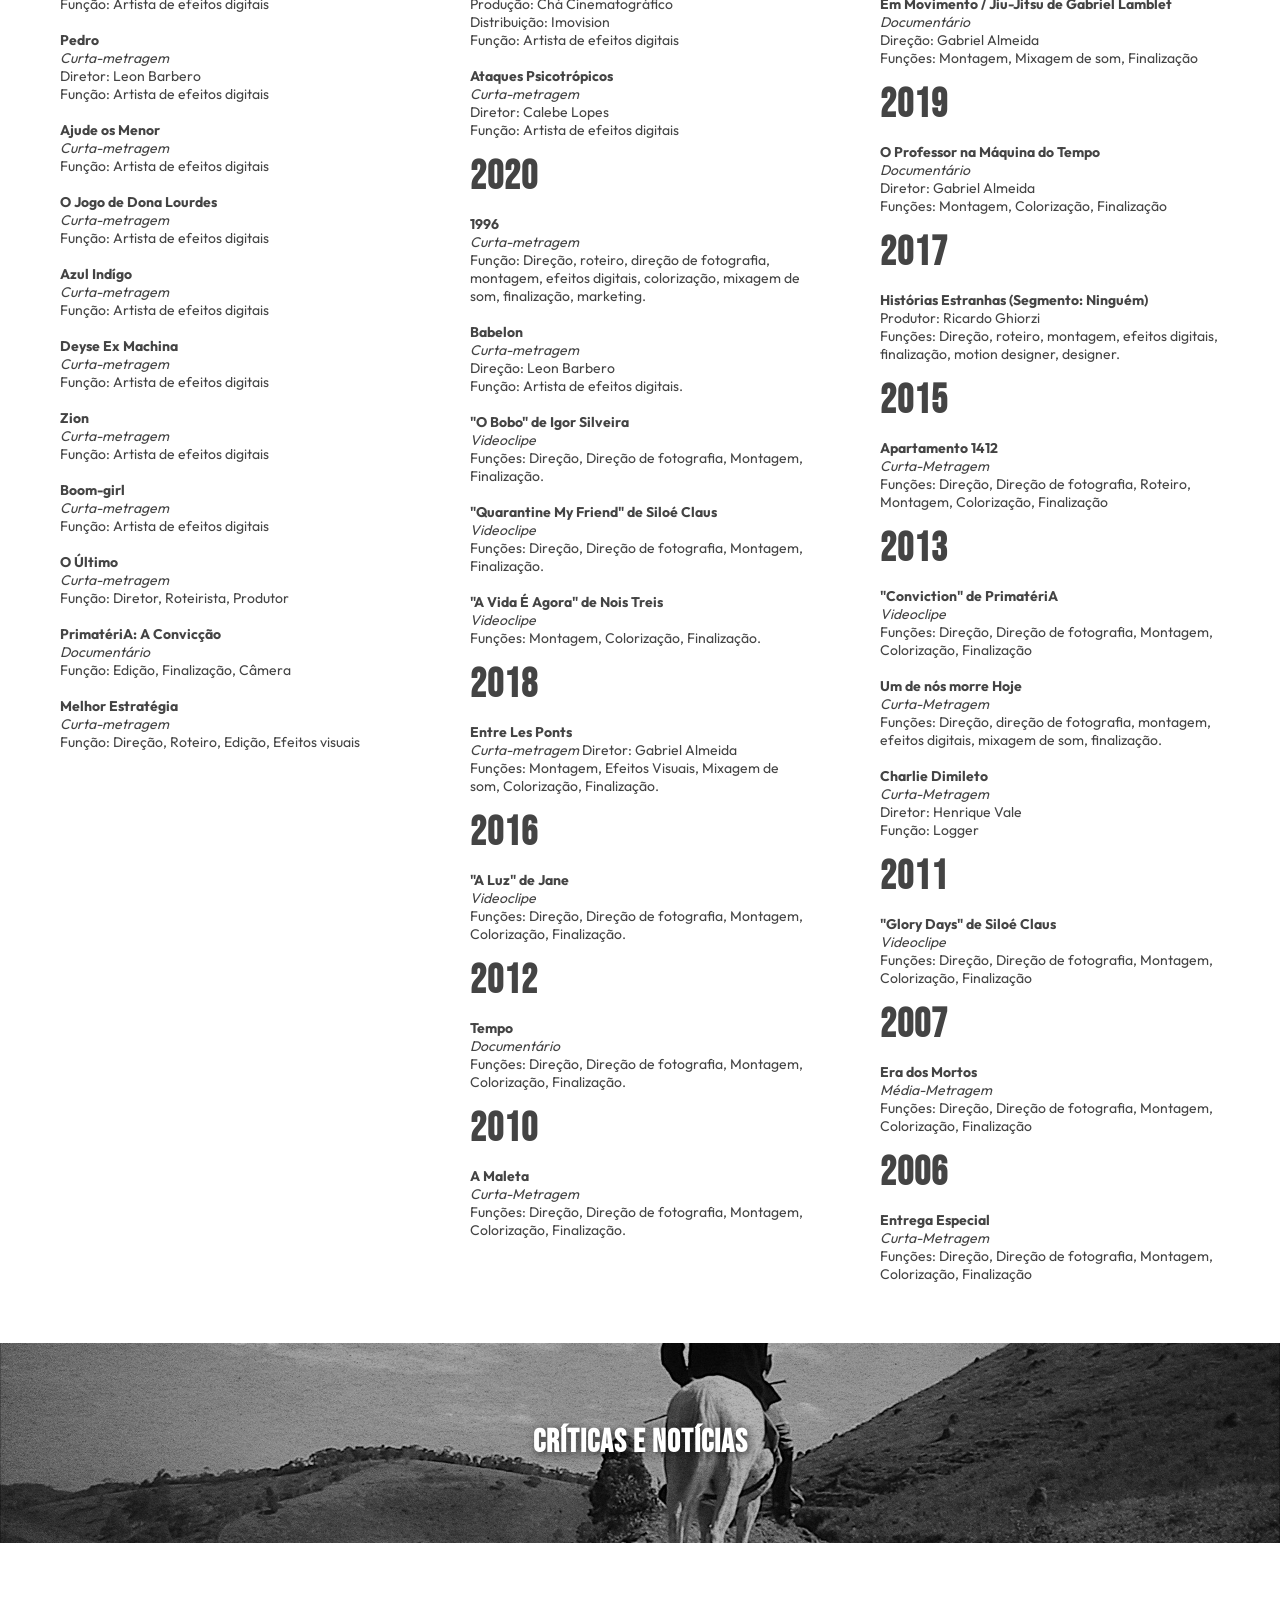
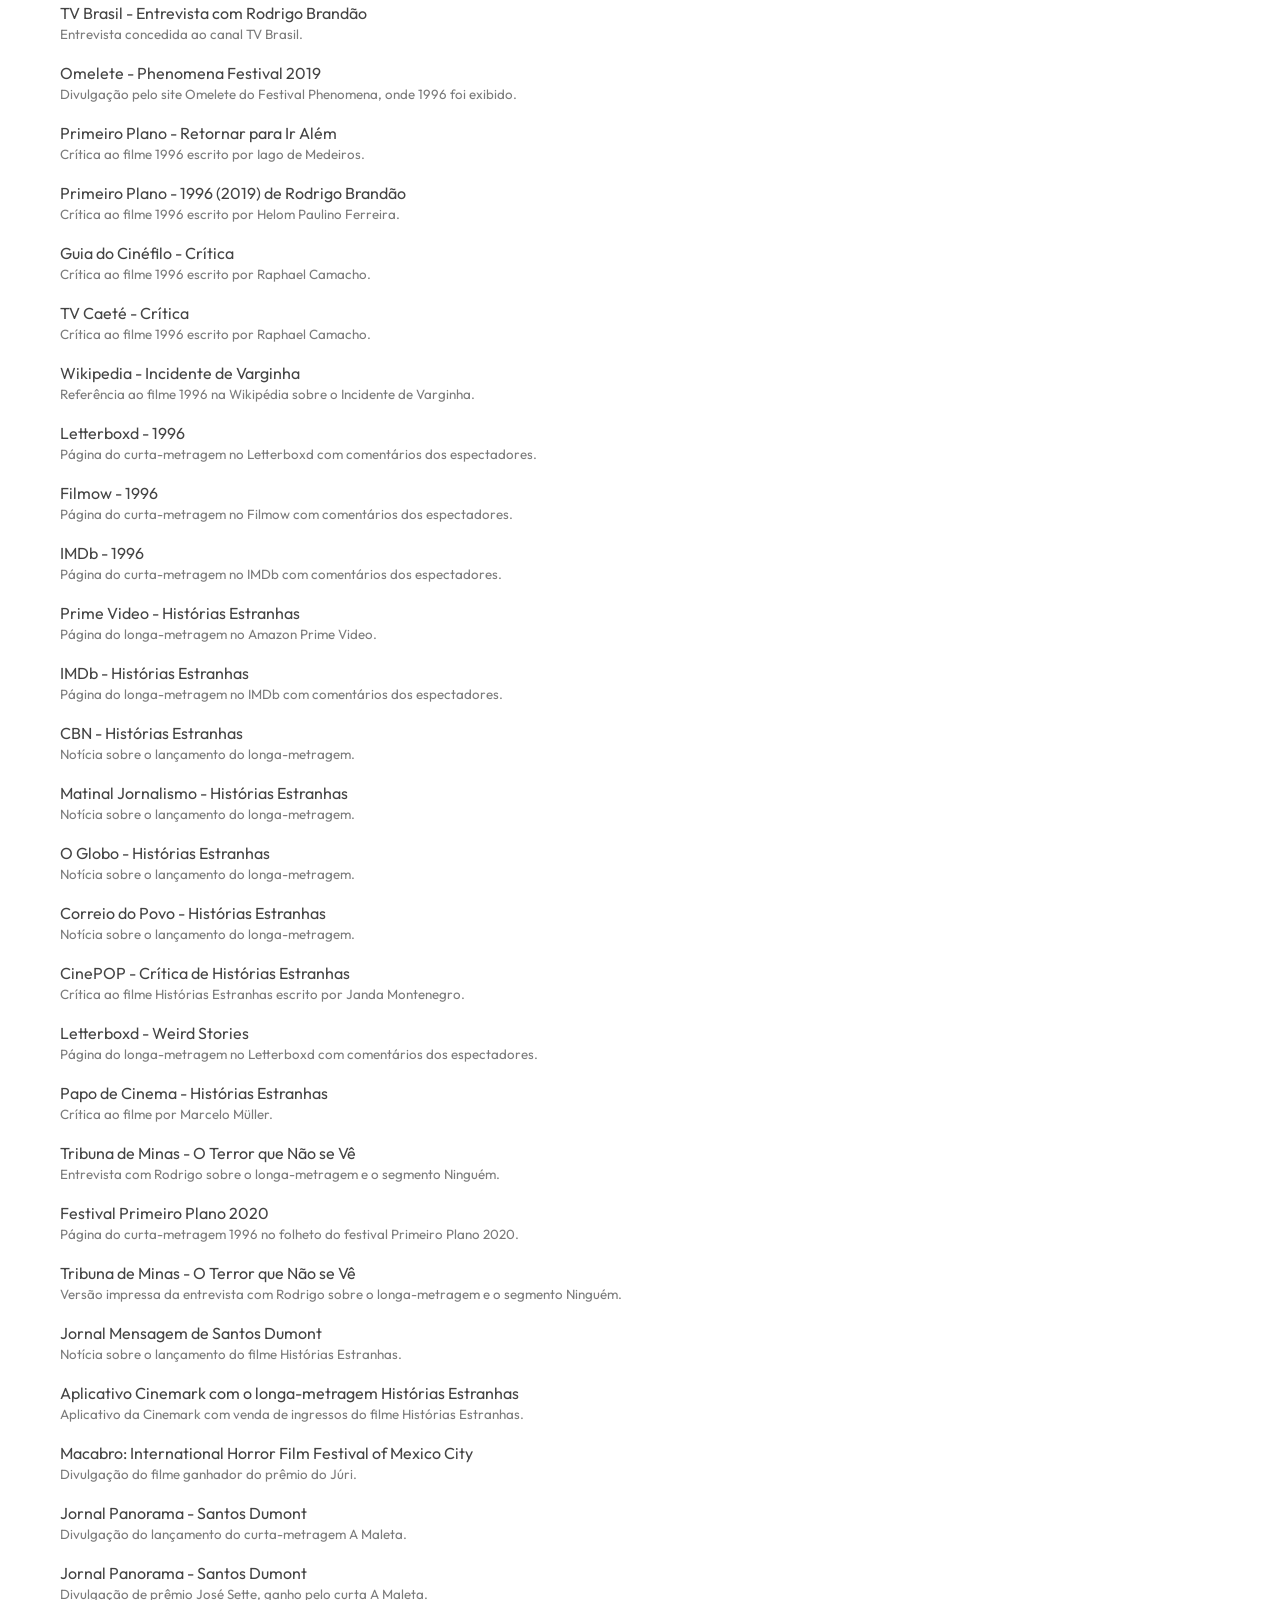
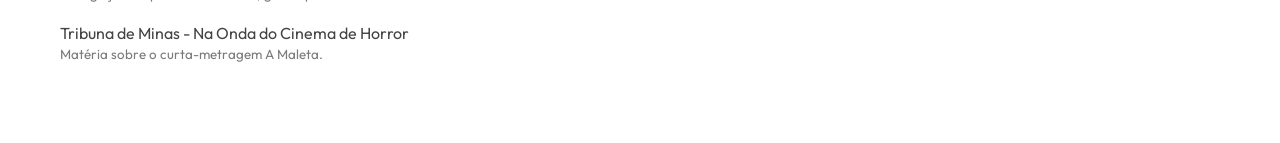
==== commit 597752fe: "fix" ====
--- a/index.html
+++ b/index.html
@@ -375,8 +375,69 @@
                     <h2>Outros trabalhos</h2>
                 </div>
                 <div class="content col2">
+                      <div class="sobre-col" style="font-size:14px">
+
+<h2>2025</h2>
+   <br/>
+                        <strong>Privadas de Suas Vidas</strong><br/>
+                        <i>Longa-metragem</i><br/>
+                        Diretor: Gustavo Vinagre e Gurcius Gewdner<br/>
+                        Produção: RT Features<br/>
+                        Função: Artista de efeitos digitais<br/>
+                        <br/>
+                        <strong>Aurora</strong><br/>
+                        <i>Longa-metragem</i><br/>
+                        Diretor: José Eduardo Belmonte<br/>
+                        Produção: RT Features<br/>
+                        Função: Artista de efeitos digitais<br/>
+                        <br/>
+                                                <strong>Pedro</strong><br/>
+                        <i>Curta-metragem</i><br/>
+                        Diretor: Leon Barbero<br/>
+                        Função: Artista de efeitos digitais<br/>
+<br/>
+
+                        <strong>Ajude os Menor</strong><br/>
+                        <i>Curta-metragem</i><br/>
+                        Função: Artista de efeitos digitais<br/>
+<br/>
+                        <strong>O Jogo de Dona Lourdes</strong><br/>
+                        <i>Curta-metragem</i><br/>
+                        Função: Artista de efeitos digitais<br/>
+<br/>
+                        <strong>Azul Indígo</strong><br/>
+                        <i>Curta-metragem</i><br/>
+                        Função: Artista de efeitos digitais<br/>
+<br/>
+
+                        <strong>Deyse Ex Machina</strong><br/>
+                        <i>Curta-metragem</i><br/>
+                        Função: Artista de efeitos digitais<br/>
+<br/>
+                        <strong>Zion</strong><br/>
+                        <i>Curta-metragem</i><br/>
+                        Função: Artista de efeitos digitais<br/>
+<br/>
+
+                        <strong>Boom-girl</strong><br/>
+                        <i>Curta-metragem</i><br/>
+                        Função: Artista de efeitos digitais<br/>
+<br/>
+                        <strong>O Último</strong><br/>
+                        <i>Curta-metragem</i><br/>
+                        Função: Diretor, Roteirista, Produtor<br/>
+<br/>
+                        <strong>PrimatériA: A Convicção</strong><br/>
+                        <i>Documentário</i><br/>
+                        Função: Edição, Finalização, Câmera<br/>
+<br/>
+                        <strong>Melhor Estratégia</strong><br/>
+                        <i>Curta-metragem</i><br/>
+                        Função: Direção, Roteiro, Edição, Efeitos visuais<br/>
+<br/>
+                      </div>
                     <div class="sobre-col" style="font-size:14px">
-                        <h3>2024</h3>
+                        <h2>2024</h2>
                         <br/>
                         <strong>Enterre Seus Mortos</strong><br/>
                         <i>Longa-metragem</i><br/>
@@ -478,6 +539,10 @@
                         <i>Videoclipe</i><br/>
                         Funções: Direção, Direção de fotografia, Montagem, Colorização, Finalização<br/>
                         <br/>
+                        <strong>Um de nós morre Hoje</strong><br/>
+                        <i>Curta-Metragem</i><br/>
+                        Funções: Direção, direção de fotografia, montagem, efeitos digitais, mixagem de som, finalização.
+                        <br/><br/>
                         <strong>Charlie Dimileto</strong><br/>
                         <i>Curta-Metragem</i><br/>
                         Diretor: Henrique Vale<br/>
